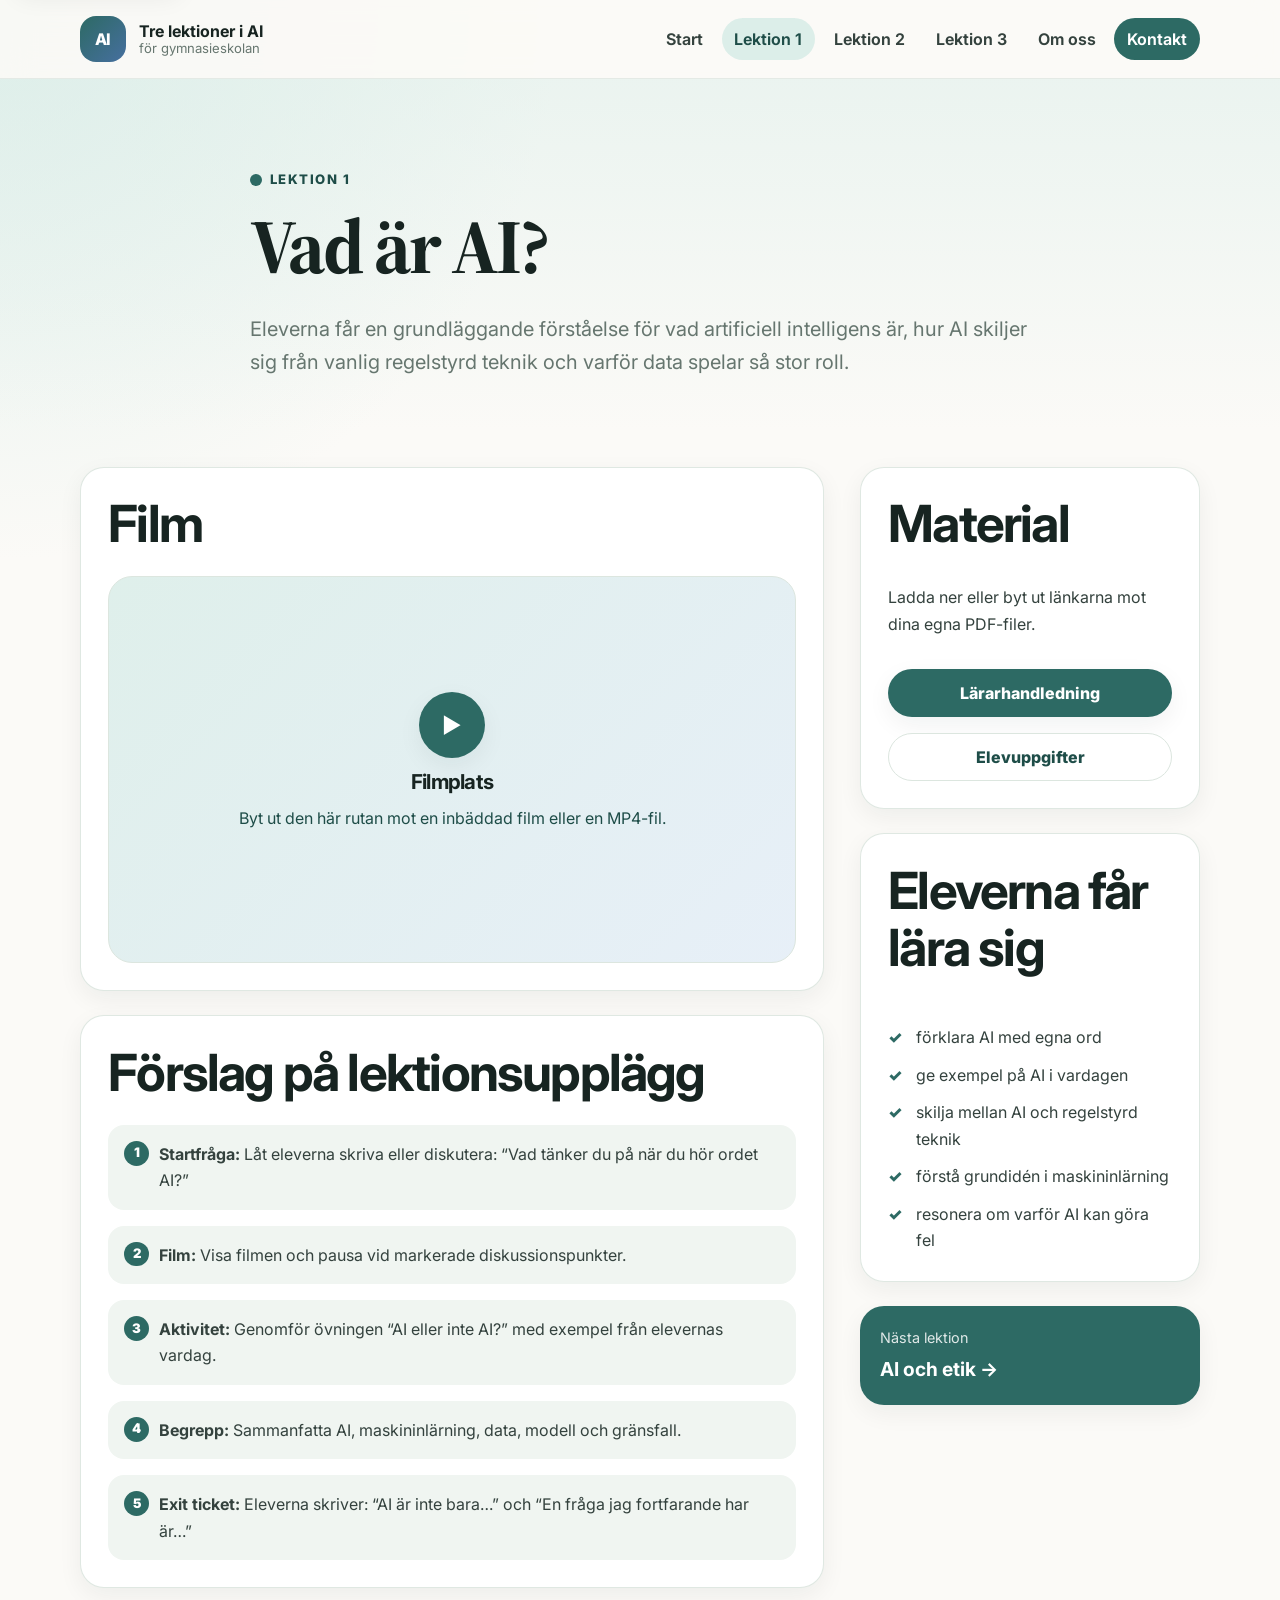
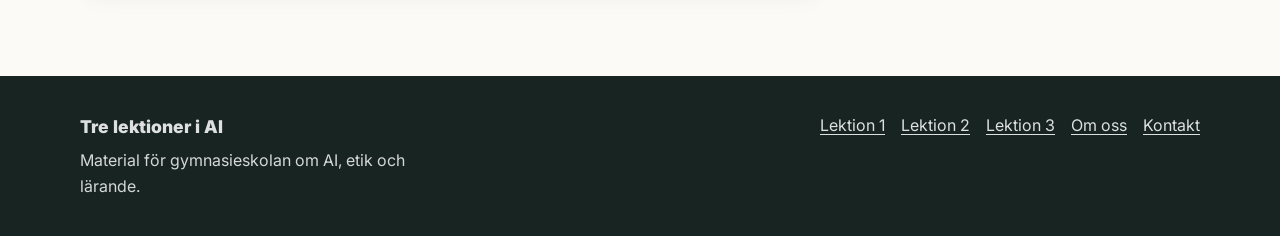
==== lektion-1.html @ 678b0f45 "Första commit" ====
<!doctype html>
<html lang="sv">
<head>
  <meta charset="utf-8">
  <meta name="viewport" content="width=device-width, initial-scale=1">
  <title>Lektion 1: Vad är AI? | Tre lektioner i AI</title>
  <meta name="description" content="Lektion 1 i Tre lektioner i AI handlar om vad AI är, vad som inte är AI och hur maskininlärning kan förklaras för gymnasieelever.">

  <link rel="preconnect" href="https://fonts.googleapis.com">
  <link rel="preconnect" href="https://fonts.gstatic.com" crossorigin>
  <link href="https://fonts.googleapis.com/css2?family=Inter:wght@400;500;600;700;800&family=Source+Serif+4:wght@600;700&display=swap" rel="stylesheet">

  <link rel="stylesheet" href="style.css">
  <script src="script.js" defer></script>
</head>

<body>
  <a class="skip-link" href="#main">Hoppa till innehåll</a>

  <header class="site-header">
    <nav class="navbar container" aria-label="Huvudnavigation">
      <a class="brand" href="index.html" aria-label="Tre lektioner i AI, startsida">
        <span class="brand-mark" aria-hidden="true">AI</span>
        <span class="brand-text">
          <strong>Tre lektioner i AI</strong>
          <small>för gymnasieskolan</small>
        </span>
      </a>

      <button class="nav-toggle" type="button" aria-expanded="false" aria-controls="primary-menu">
        <span class="sr-only">Öppna meny</span>
        <span class="hamburger" aria-hidden="true"></span>
      </button>

      <ul class="nav-menu" id="primary-menu">
        <li><a href="index.html">Start</a></li>
        <li><a href="lektion-1.html" aria-current="page">Lektion 1</a></li>
        <li><a href="lektion-2.html">Lektion 2</a></li>
        <li><a href="lektion-3.html">Lektion 3</a></li>
        <li><a href="om-oss.html">Om oss</a></li>
        <li><a class="nav-cta" href="index.html#kontakt">Kontakt</a></li>
      </ul>
    </nav>
  </header>

  <main id="main">
    <section class="page-hero">
      <div class="container narrow fade-in">
        <p class="eyebrow">Lektion 1</p>
        <h1>Vad är AI?</h1>
        <p class="lead">
          Eleverna får en grundläggande förståelse för vad artificiell intelligens är, hur AI skiljer sig från vanlig regelstyrd teknik
          och varför data spelar så stor roll.
        </p>
      </div>
    </section>

    <section class="section pt-small">
      <div class="container lesson-layout">
        <div class="lesson-main">
          <article class="content-card fade-in">
            <h2>Film</h2>

            <!--
              Lägg in film här.

              Alternativ 1: YouTube/Vimeo:
              <div class="video-frame">
                <iframe src="https://www.youtube-nocookie.com/embed/VIDEO_ID"
                        title="Lektion 1: Vad är AI?"
                        allowfullscreen></iframe>
              </div>

              Alternativ 2: egen MP4-fil:
              <div class="video-frame">
                <video controls preload="metadata">
                  <source src="videos/lektion-1.mp4" type="video/mp4">
                  Din webbläsare kan inte spela upp videon.
                </video>
              </div>
            -->

            <div class="video-placeholder" role="img" aria-label="Plats för film till lektion 1">
              <div>
                <span class="play-symbol" aria-hidden="true">▶</span>
                <h3>Filmplats</h3>
                <p>Byt ut den här rutan mot en inbäddad film eller en MP4-fil.</p>
              </div>
            </div>
          </article>

          <article class="content-card fade-in">
            <h2>Förslag på lektionsupplägg</h2>
            <ol class="timeline">
              <li>
                <strong>Startfråga:</strong>
                Låt eleverna skriva eller diskutera: “Vad tänker du på när du hör ordet AI?”
              </li>
              <li>
                <strong>Film:</strong>
                Visa filmen och pausa vid markerade diskussionspunkter.
              </li>
              <li>
                <strong>Aktivitet:</strong>
                Genomför övningen “AI eller inte AI?” med exempel från elevernas vardag.
              </li>
              <li>
                <strong>Begrepp:</strong>
                Sammanfatta AI, maskininlärning, data, modell och gränsfall.
              </li>
              <li>
                <strong>Exit ticket:</strong>
                Eleverna skriver: “AI är inte bara…” och “En fråga jag fortfarande har är…”
              </li>
            </ol>
          </article>
        </div>

        <aside class="lesson-side">
          <div class="download-card fade-in">
            <h2>Material</h2>
            <p>Ladda ner eller byt ut länkarna mot dina egna PDF-filer.</p>
            <a class="button button-primary full-width" href="downloads/lektion-1-lararhandledning.pdf">Lärarhandledning</a>
            <a class="button button-secondary full-width" href="downloads/lektion-1-elevuppgifter.pdf">Elevuppgifter</a>
          </div>

          <div class="side-card fade-in">
            <h2>Eleverna får lära sig</h2>
            <ul class="check-list">
              <li>förklara AI med egna ord</li>
              <li>ge exempel på AI i vardagen</li>
              <li>skilja mellan AI och regelstyrd teknik</li>
              <li>förstå grundidén i maskininlärning</li>
              <li>resonera om varför AI kan göra fel</li>
            </ul>
          </div>

          <a class="next-card fade-in" href="lektion-2.html">
            <span>Nästa lektion</span>
            <strong>AI och etik →</strong>
          </a>
        </aside>
      </div>
    </section>
  </main>

  <footer class="site-footer">
    <div class="container footer-inner">
      <div>
        <a class="footer-brand" href="index.html">Tre lektioner i AI</a>
        <p>Material för gymnasieskolan om AI, etik och lärande.</p>
      </div>

      <nav aria-label="Sidfot">
        <a href="lektion-1.html">Lektion 1</a>
        <a href="lektion-2.html">Lektion 2</a>
        <a href="lektion-3.html">Lektion 3</a>
        <a href="om-oss.html">Om oss</a>
        <a href="index.html#kontakt">Kontakt</a>
      </nav>
    </div>
  </footer>
</body>
</html>
---- style.css ----
/* =========================================================
   Tre lektioner i AI
   Enkel statisk webbplats: HTML + CSS + JavaScript
   Redigera gärna variablerna nedan för att byta färger,
   typsnitt, maxbredd och rundning.
   ========================================================= */

:root {
  --color-bg: #fbfaf7;
  --color-surface: #ffffff;
  --color-soft: #f0f5f1;
  --color-soft-blue: #eef5fb;
  --color-ink: #172421;
  --color-text: #34423e;
  --color-muted: #66766f;
  --color-border: #dce6df;

  --color-primary: #2d6a64;
  --color-primary-dark: #1e4d48;
  --color-primary-soft: #dceee9;

  --color-accent: #466f9f;
  --color-accent-soft: #e5eef7;

  --color-warm: #f4eadb;
  --color-warning-soft: #fff3dc;
  --color-warning: #9a5b1f;

  --color-focus: #1a73e8;
  --color-error: #b42318;
  --color-success: #227950;

  --font-sans: "Inter", system-ui, -apple-system, BlinkMacSystemFont, "Segoe UI", sans-serif;
  --font-serif: "Source Serif 4", Georgia, serif;

  --container: 1120px;
  --container-narrow: 780px;

  --space-xs: 0.4rem;
  --space-sm: 0.75rem;
  --space-md: 1rem;
  --space-lg: 1.5rem;
  --space-xl: 2.25rem;
  --space-2xl: 3.5rem;
  --space-3xl: 5.5rem;

  --radius-sm: 0.65rem;
  --radius-md: 1rem;
  --radius-lg: 1.5rem;
  --radius-xl: 2rem;

  --shadow-sm: 0 8px 24px rgba(23, 36, 33, 0.06);
  --shadow-md: 0 18px 55px rgba(23, 36, 33, 0.11);

  --transition: 180ms ease;
}

/* Grundinställningar */

*,
*::before,
*::after {
  box-sizing: border-box;
}

html {
  scroll-behavior: smooth;
  scroll-padding-top: 90px;
}

body {
  margin: 0;
  font-family: var(--font-sans);
  color: var(--color-text);
  background:
    radial-gradient(circle at top left, rgba(220, 238, 233, 0.9), transparent 35rem),
    var(--color-bg);
  line-height: 1.65;
  text-rendering: optimizeLegibility;
}

img,
svg,
video,
iframe {
  max-width: 100%;
}

img {
  display: block;
  height: auto;
}

a {
  color: var(--color-primary);
  text-decoration-thickness: 0.09em;
  text-underline-offset: 0.2em;
}

a:hover {
  color: var(--color-primary-dark);
}

button,
input,
textarea,
select {
  font: inherit;
}

::selection {
  background: var(--color-primary-soft);
  color: var(--color-ink);
}

:focus-visible {
  outline: 3px solid var(--color-focus);
  outline-offset: 3px;
}

.sr-only {
  position: absolute;
  width: 1px;
  height: 1px;
  overflow: hidden;
  clip-path: inset(50%);
  white-space: nowrap;
}

.skip-link {
  position: absolute;
  left: 1rem;
  top: 1rem;
  z-index: 999;
  padding: 0.75rem 1rem;
  color: var(--color-ink);
  background: var(--color-surface);
  border-radius: var(--radius-sm);
  box-shadow: var(--shadow-sm);
  transform: translateY(-150%);
  transition: transform var(--transition);
}

.skip-link:focus {
  transform: translateY(0);
}

/* Layout */

.container {
  width: min(var(--container), calc(100% - 2rem));
  margin-inline: auto;
}

.narrow {
  width: min(var(--container-narrow), calc(100% - 2rem));
}

.section {
  padding: clamp(3.5rem, 7vw, var(--space-3xl)) 0;
}

.pt-small {
  padding-top: var(--space-xl);
}

.two-column {
  display: grid;
  grid-template-columns: 0.9fr 1.25fr;
  gap: clamp(2rem, 5vw, 5rem);
  align-items: start;
}

.prose {
  max-width: 68ch;
}

.prose p:first-child {
  margin-top: 0;
}

.prose p:last-child {
  margin-bottom: 0;
}

.section-header {
  max-width: 760px;
  margin: 0 auto var(--space-xl);
  text-align: center;
}

.section-header p {
  margin-inline: auto;
}

/* Typografi */

h1,
h2,
h3 {
  color: var(--color-ink);
  line-height: 1.12;
  letter-spacing: -0.035em;
}

h1 {
  margin: 0 0 var(--space-lg);
  font-family: var(--font-serif);
  font-size: clamp(3rem, 8vw, 6.7rem);
}

h2 {
  margin: 0 0 var(--space-md);
  font-size: clamp(2rem, 4vw, 3.2rem);
}

h3 {
  margin: 0 0 0.65rem;
  font-size: 1.28rem;
}

p {
  margin: 0 0 var(--space-md);
}

.lead,
.hero-text,
.section-header p {
  font-size: clamp(1.08rem, 1.6vw, 1.25rem);
  color: var(--color-muted);
}

.eyebrow {
  display: inline-flex;
  align-items: center;
  gap: 0.5rem;
  margin: 0 0 var(--space-sm);
  color: var(--color-primary-dark);
  font-size: 0.82rem;
  font-weight: 800;
  letter-spacing: 0.11em;
  text-transform: uppercase;
}

.eyebrow::before {
  content: "";
  width: 0.75rem;
  height: 0.75rem;
  border-radius: 999px;
  background: var(--color-primary);
}

.muted {
  color: var(--color-muted);
}

.optional {
  color: var(--color-muted);
  font-weight: 400;
}

/* Header och navigation */

.site-header {
  position: sticky;
  top: 0;
  z-index: 100;
  background: rgba(251, 250, 247, 0.9);
  border-bottom: 1px solid rgba(220, 230, 223, 0.75);
  backdrop-filter: blur(16px);
}

.navbar {
  display: flex;
  align-items: center;
  justify-content: space-between;
  min-height: 78px;
  gap: var(--space-lg);
}

.brand {
  display: inline-flex;
  align-items: center;
  gap: 0.8rem;
  color: var(--color-ink);
  text-decoration: none;
}

.brand:hover {
  color: var(--color-ink);
}

.brand-mark {
  display: grid;
  place-items: center;
  width: 46px;
  height: 46px;
  color: var(--color-surface);
  background: linear-gradient(135deg, var(--color-primary), var(--color-accent));
  border-radius: 1rem;
  font-weight: 800;
  letter-spacing: -0.05em;
}

.brand-text {
  display: grid;
  line-height: 1.15;
}

.brand-text strong {
  font-size: 1rem;
}

.brand-text small {
  color: var(--color-muted);
  font-size: 0.82rem;
}

.nav-menu {
  display: flex;
  align-items: center;
  gap: 0.35rem;
  margin: 0;
  padding: 0;
  list-style: none;
}

.nav-menu a {
  display: inline-flex;
  align-items: center;
  min-height: 42px;
  padding: 0.4rem 0.8rem;
  color: var(--color-text);
  font-weight: 650;
  text-decoration: none;
  border-radius: 999px;
}

.nav-menu a:hover,
.nav-menu a[aria-current="page"] {
  color: var(--color-primary-dark);
  background: var(--color-primary-soft);
}

.nav-menu .nav-cta {
  color: var(--color-surface);
  background: var(--color-primary);
}

.nav-menu .nav-cta:hover {
  color: var(--color-surface);
  background: var(--color-primary-dark);
}

.nav-toggle {
  display: none;
  width: 46px;
  height: 46px;
  align-items: center;
  justify-content: center;
  color: var(--color-ink);
  background: var(--color-surface);
  border: 1px solid var(--color-border);
  border-radius: 999px;
  cursor: pointer;
}

.hamburger,
.hamburger::before,
.hamburger::after {
  display: block;
  width: 20px;
  height: 2px;
  background: currentColor;
  border-radius: 999px;
  transition: transform var(--transition), opacity var(--transition);
}

.hamburger {
  position: relative;
}

.hamburger::before,
.hamburger::after {
  content: "";
  position: absolute;
  left: 0;
}

.hamburger::before {
  top: -6px;
}

.hamburger::after {
  top: 6px;
}

.nav-toggle[aria-expanded="true"] .hamburger {
  background: transparent;
}

.nav-toggle[aria-expanded="true"] .hamburger::before {
  transform: translateY(6px) rotate(45deg);
}

.nav-toggle[aria-expanded="true"] .hamburger::after {
  transform: translateY(-6px) rotate(-45deg);
}

/* Knappar och länkar */

.button-row {
  display: flex;
  flex-wrap: wrap;
  gap: var(--space-md);
  margin-top: var(--space-xl);
}

.button {
  display: inline-flex;
  align-items: center;
  justify-content: center;
  min-height: 48px;
  padding: 0.78rem 1.1rem;
  border: 1px solid transparent;
  border-radius: 999px;
  font-weight: 800;
  line-height: 1.2;
  text-decoration: none;
  cursor: pointer;
  transition:
    transform var(--transition),
    box-shadow var(--transition),
    background-color var(--transition),
    border-color var(--transition);
}

.button:hover {
  transform: translateY(-1px);
}

.button-primary {
  color: var(--color-surface);
  background: var(--color-primary);
  box-shadow: var(--shadow-sm);
}

.button-primary:hover {
  color: var(--color-surface);
  background: var(--color-primary-dark);
  box-shadow: var(--shadow-md);
}

.button-secondary {
  color: var(--color-primary-dark);
  background: var(--color-surface);
  border-color: var(--color-border);
}

.button-secondary:hover {
  background: var(--color-primary-soft);
  border-color: var(--color-primary-soft);
}

.button-light {
  color: var(--color-primary-dark);
  background: var(--color-surface);
}

.button-light:hover {
  color: var(--color-primary-dark);
  background: var(--color-warm);
}

.full-width {
  width: 100%;
}

.text-link {
  display: inline-flex;
  align-items: center;
  gap: 0.4rem;
  margin-top: auto;
  font-weight: 800;
  text-decoration: none;
}

.text-link::after {
  content: "→";
  transition: transform var(--transition);
}

.text-link:hover::after {
  transform: translateX(3px);
}

/* Hero */

.hero {
  padding: clamp(4.5rem, 9vw, 8rem) 0 clamp(3.5rem, 7vw, 6rem);
}

.hero-inner {
  display: grid;
  grid-template-columns: minmax(0, 1.12fr) minmax(320px, 0.88fr);
  gap: clamp(2rem, 6vw, 5rem);
  align-items: center;
}

.hero-content {
  max-width: 780px;
}

.hero-card {
  padding: clamp(1.4rem, 3vw, 2rem);
  background:
    linear-gradient(160deg, rgba(255, 255, 255, 0.92), rgba(240, 245, 241, 0.92)),
    var(--color-surface);
  border: 1px solid rgba(220, 230, 223, 0.85);
  border-radius: var(--radius-xl);
  box-shadow: var(--shadow-md);
}

.hero-card h2 {
  font-size: clamp(1.7rem, 3vw, 2.2rem);
}

.hero-card-top {
  display: flex;
  flex-wrap: wrap;
  gap: 0.5rem;
  margin-bottom: var(--space-lg);
}

.pill {
  display: inline-flex;
  align-items: center;
  min-height: 32px;
  padding: 0.35rem 0.7rem;
  color: var(--color-primary-dark);
  background: var(--color-primary-soft);
  border-radius: 999px;
  font-size: 0.84rem;
  font-weight: 800;
}

/* Kort och sektioner */

.soft-section {
  background:
    linear-gradient(180deg, rgba(240, 245, 241, 0.82), rgba(229, 238, 247, 0.44));
  border-block: 1px solid rgba(220, 230, 223, 0.75);
}

.feature-grid,
.lesson-card-grid,
.profile-grid {
  display: grid;
  gap: var(--space-lg);
}

.feature-grid {
  grid-template-columns: repeat(4, 1fr);
}

.lesson-card-grid {
  grid-template-columns: repeat(3, 1fr);
}

.feature-card,
.lesson-card,
.content-card,
.side-card,
.download-card,
.profile-card,
.topic-card,
.compare-card {
  background: var(--color-surface);
  border: 1px solid rgba(220, 230, 223, 0.9);
  border-radius: var(--radius-lg);
  box-shadow: var(--shadow-sm);
}

.feature-card,
.lesson-card,
.content-card,
.side-card,
.download-card,
.topic-card,
.compare-card {
  padding: clamp(1.25rem, 2.2vw, 1.7rem);
}

.feature-card,
.lesson-card {
  display: flex;
  flex-direction: column;
  min-height: 250px;
  transition: transform var(--transition), box-shadow var(--transition), border-color var(--transition);
}

.feature-card:hover,
.lesson-card:hover {
  transform: translateY(-4px);
  border-color: var(--color-primary-soft);
  box-shadow: var(--shadow-md);
}

.feature-number,
.lesson-card-label {
  display: inline-flex;
  width: fit-content;
  margin-bottom: var(--space-md);
  padding: 0.25rem 0.65rem;
  color: var(--color-primary-dark);
  background: var(--color-primary-soft);
  border-radius: 999px;
  font-size: 0.78rem;
  font-weight: 800;
  letter-spacing: 0.06em;
  text-transform: uppercase;
}

.band-section {
  background: var(--color-primary);
  color: rgba(255, 255, 255, 0.9);
}

.band-section h2,
.band-section .eyebrow {
  color: var(--color-surface);
}

.band-section .eyebrow::before {
  background: var(--color-surface);
}

.band-inner,
.cta-panel {
  display: flex;
  align-items: center;
  justify-content: space-between;
  gap: var(--space-xl);
  padding: clamp(1.5rem, 4vw, 2.5rem);
  border-radius: var(--radius-xl);
}

.band-inner {
  background: rgba(255, 255, 255, 0.08);
}

.cta-panel {
  background: var(--color-surface);
  border: 1px solid var(--color-border);
  box-shadow: var(--shadow-sm);
}

.cta-panel > div {
  max-width: 760px;
}

.support-list {
  display: grid;
  gap: 0.7rem;
  min-width: min(100%, 330px);
  margin: 0;
  padding: 0;
  list-style: none;
}

.support-list li {
  padding: 0.8rem 1rem;
  background: var(--color-soft-blue);
  border-radius: var(--radius-md);
  color: var(--color-accent);
  font-weight: 750;
}

.check-list {
  display: grid;
  gap: 0.7rem;
  margin: var(--space-md) 0 0;
  padding: 0;
  list-style: none;
}

.check-list li {
  position: relative;
  padding-left: 1.75rem;
}

.check-list li::before {
  content: "✓";
  position: absolute;
  left: 0;
  top: 0;
  color: var(--color-primary);
  font-weight: 900;
}

/* Lektioner */

.page-hero {
  padding: clamp(3.5rem, 7vw, 5.5rem) 0 var(--space-xl);
  background:
    linear-gradient(180deg, rgba(220, 238, 233, 0.52), rgba(251, 250, 247, 0));
}

.page-hero h1 {
  font-size: clamp(2.8rem, 6vw, 5.2rem);
}

.lesson-layout {
  display: grid;
  grid-template-columns: minmax(0, 1fr) 340px;
  gap: var(--space-xl);
  align-items: start;
}

.lesson-main {
  display: grid;
  gap: var(--space-lg);
}

.lesson-side {
  position: sticky;
  top: 105px;
  display: grid;
  gap: var(--space-lg);
}

.download-card,
.side-card {
  display: grid;
  gap: var(--space-md);
}

.video-placeholder,
.video-frame {
  overflow: hidden;
  width: 100%;
  aspect-ratio: 16 / 9;
  border-radius: var(--radius-lg);
  border: 1px solid var(--color-border);
}

.video-placeholder {
  display: grid;
  place-items: center;
  margin-top: var(--space-lg);
  padding: var(--space-lg);
  text-align: center;
  color: var(--color-primary-dark);
  background:
    linear-gradient(135deg, rgba(220, 238, 233, 0.92), rgba(229, 238, 247, 0.92));
}

.video-placeholder h3 {
  margin-top: 0.8rem;
}

.play-symbol {
  display: inline-grid;
  place-items: center;
  width: 66px;
  height: 66px;
  color: var(--color-surface);
  background: var(--color-primary);
  border-radius: 999px;
  font-size: 1.35rem;
  box-shadow: var(--shadow-sm);
}

.video-frame iframe,
.video-frame video {
  display: block;
  width: 100%;
  height: 100%;
  border: 0;
  background: #000;
}

.timeline {
  display: grid;
  gap: var(--space-md);
  margin: var(--space-lg) 0 0;
  padding: 0;
  list-style: none;
  counter-reset: steps;
}

.timeline li {
  position: relative;
  padding: 1rem 1rem 1rem 3.2rem;
  background: var(--color-soft);
  border-radius: var(--radius-md);
  counter-increment: steps;
}

.timeline li::before {
  content: counter(steps);
  position: absolute;
  left: 1rem;
  top: 1rem;
  display: grid;
  place-items: center;
  width: 1.55rem;
  height: 1.55rem;
  color: var(--color-surface);
  background: var(--color-primary);
  border-radius: 999px;
  font-size: 0.82rem;
  font-weight: 900;
}

.topic-grid {
  display: grid;
  grid-template-columns: repeat(2, 1fr);
  gap: var(--space-md);
  margin-top: var(--space-lg);
}

.topic-card {
  background: var(--color-soft-blue);
  box-shadow: none;
}

.compare-grid {
  display: grid;
  grid-template-columns: repeat(2, 1fr);
  gap: var(--space-md);
  margin-top: var(--space-lg);
}

.compare-card.good {
  background: var(--color-primary-soft);
}

.compare-card.caution {
  background: var(--color-warning-soft);
}

.compare-card ul {
  margin-bottom: 0;
  padding-left: 1.25rem;
}

.next-card {
  display: grid;
  gap: 0.25rem;
  padding: 1.25rem;
  color: var(--color-surface);
  background: var(--color-primary);
  border-radius: var(--radius-lg);
  text-decoration: none;
  box-shadow: var(--shadow-sm);
  transition: transform var(--transition), box-shadow var(--transition), background var(--transition);
}

.next-card:hover {
  color: var(--color-surface);
  background: var(--color-primary-dark);
  transform: translateY(-2px);
  box-shadow: var(--shadow-md);
}

.next-card span {
  font-size: 0.9rem;
  opacity: 0.85;
}

.next-card strong {
  font-size: 1.2rem;
}

.next-card.subtle {
  color: var(--color-primary-dark);
  background: var(--color-surface);
  border: 1px solid var(--color-border);
}

.next-card.subtle:hover {
  color: var(--color-primary-dark);
  background: var(--color-primary-soft);
}

/* Om oss */

.profile-grid {
  grid-template-columns: repeat(2, 1fr);
}

.profile-card {
  display: grid;
  grid-template-columns: 130px 1fr;
  gap: var(--space-lg);
  padding: var(--space-lg);
}

.profile-placeholder,
.profile-photo {
  width: 130px;
  height: 130px;
  border-radius: 50%;
}

.profile-placeholder {
  display: grid;
  place-items: center;
  color: var(--color-primary-dark);
  text-align: center;
  background:
    linear-gradient(135deg, var(--color-primary-soft), var(--color-accent-soft));
  border: 1px dashed var(--color-primary);
  font-weight: 800;
}

.profile-photo {
  object-fit: cover;
}

.profile-role {
  margin-top: -0.2rem;
  color: var(--color-primary-dark);
  font-weight: 800;
}

/* Kontaktformulär */

.contact-layout {
  display: grid;
  grid-template-columns: minmax(0, 0.85fr) minmax(360px, 1.15fr);
  gap: clamp(2rem, 5vw, 4rem);
  align-items: start;
}

.contact-intro {
  position: sticky;
  top: 105px;
}

.contact-form {
  display: grid;
  gap: var(--space-md);
  padding: clamp(1.25rem, 3vw, 2rem);
  background: var(--color-surface);
  border: 1px solid var(--color-border);
  border-radius: var(--radius-xl);
  box-shadow: var(--shadow-md);
}

.form-grid {
  display: grid;
  grid-template-columns: 1fr 1fr;
  gap: var(--space-md);
}

.form-field {
  display: grid;
  gap: 0.35rem;
}

.form-field label {
  color: var(--color-ink);
  font-weight: 750;
}

input,
textarea,
select {
  width: 100%;
  color: var(--color-ink);
  background: #fff;
  border: 1px solid #cfdcd4;
  border-radius: var(--radius-sm);
  padding: 0.85rem 0.9rem;
  transition: border-color var(--transition), box-shadow var(--transition);
}

textarea {
  resize: vertical;
  min-height: 140px;
}

input:focus,
textarea:focus,
select:focus {
  border-color: var(--color-primary);
  outline: none;
  box-shadow: 0 0 0 4px rgba(45, 106, 100, 0.14);
}

input[aria-invalid="true"],
textarea[aria-invalid="true"],
select[aria-invalid="true"] {
  border-color: var(--color-error);
}

.error-message {
  min-height: 1.2rem;
  margin: 0;
  color: var(--color-error);
  font-size: 0.9rem;
}

.form-status {
  margin: 0;
  font-weight: 750;
}

.form-status.success {
  color: var(--color-success);
}

.form-status.error {
  color: var(--color-error);
}

.honeypot {
  position: absolute;
  left: -9999px;
  visibility: hidden;
}

/* Footer */

.site-footer {
  padding: var(--space-xl) 0;
  color: rgba(255, 255, 255, 0.82);
  background: var(--color-ink);
}

.footer-inner {
  display: flex;
  align-items: flex-start;
  justify-content: space-between;
  gap: var(--space-xl);
}

.footer-brand {
  display: inline-flex;
  margin-bottom: 0.35rem;
  color: var(--color-surface);
  font-size: 1.1rem;
  font-weight: 850;
  text-decoration: none;
}

.footer-brand:hover {
  color: var(--color-surface);
}

.site-footer p {
  margin: 0;
  max-width: 38ch;
}

.site-footer nav {
  display: flex;
  flex-wrap: wrap;
  justify-content: flex-end;
  gap: 0.5rem 1rem;
}

.site-footer a {
  color: rgba(255, 255, 255, 0.86);
}

.site-footer a:hover {
  color: #ffffff;
}

/* Fade-in. Elementen är synliga utan JavaScript. */

.js .fade-in {
  opacity: 0;
  transform: translateY(18px);
  transition:
    opacity 650ms ease,
    transform 650ms ease;
}

.js .fade-in.is-visible {
  opacity: 1;
  transform: translateY(0);
}

/* Responsivitet */

@media (max-width: 980px) {
  .hero-inner,
  .two-column,
  .lesson-layout,
  .contact-layout {
    grid-template-columns: 1fr;
  }

  .lesson-side,
  .contact-intro {
    position: static;
  }

  .feature-grid {
    grid-template-columns: repeat(2, 1fr);
  }

  .lesson-card-grid,
  .profile-grid {
    grid-template-columns: 1fr;
  }

  .band-inner,
  .cta-panel {
    align-items: flex-start;
    flex-direction: column;
  }
}

@media (max-width: 820px) {
  .navbar {
    min-height: 70px;
  }

  .nav-toggle {
    display: inline-flex;
  }

  .nav-menu {
    position: absolute;
    top: calc(100% + 0.5rem);
    left: 1rem;
    right: 1rem;
    display: none;
    flex-direction: column;
    align-items: stretch;
    gap: 0.25rem;
    padding: 0.8rem;
    background: var(--color-surface);
    border: 1px solid var(--color-border);
    border-radius: var(--radius-lg);
    box-shadow: var(--shadow-md);
  }

  .nav-menu.is-open {
    display: flex;
  }

  .nav-menu a {
    justify-content: flex-start;
    border-radius: var(--radius-md);
  }

  .brand-text small {
    display: none;
  }
}

@media (max-width: 680px) {
  .container {
    width: min(100% - 1.25rem, var(--container));
  }

  h1 {
    font-size: clamp(2.7rem, 16vw, 4.1rem);
  }

  .hero {
    padding-top: 3.5rem;
  }

  .feature-grid,
  .topic-grid,
  .compare-grid,
  .form-grid {
    grid-template-columns: 1fr;
  }

  .profile-card {
    grid-template-columns: 1fr;
  }

  .profile-placeholder,
  .profile-photo {
    width: 112px;
    height: 112px;
  }

  .footer-inner {
    flex-direction: column;
  }

  .site-footer nav {
    justify-content: flex-start;
  }

  .button-row,
  .button {
    width: 100%;
  }
}

/* Respektera användare som har minskad rörelse aktiverad. */

@media (prefers-reduced-motion: reduce) {
  html {
    scroll-behavior: auto;
  }

  *,
  *::before,
  *::after {
    transition-duration: 0.001ms !important;
    animation-duration: 0.001ms !important;
    animation-iteration-count: 1 !important;
  }

  .js .fade-in {
    opacity: 1;
    transform: none;
  }
}
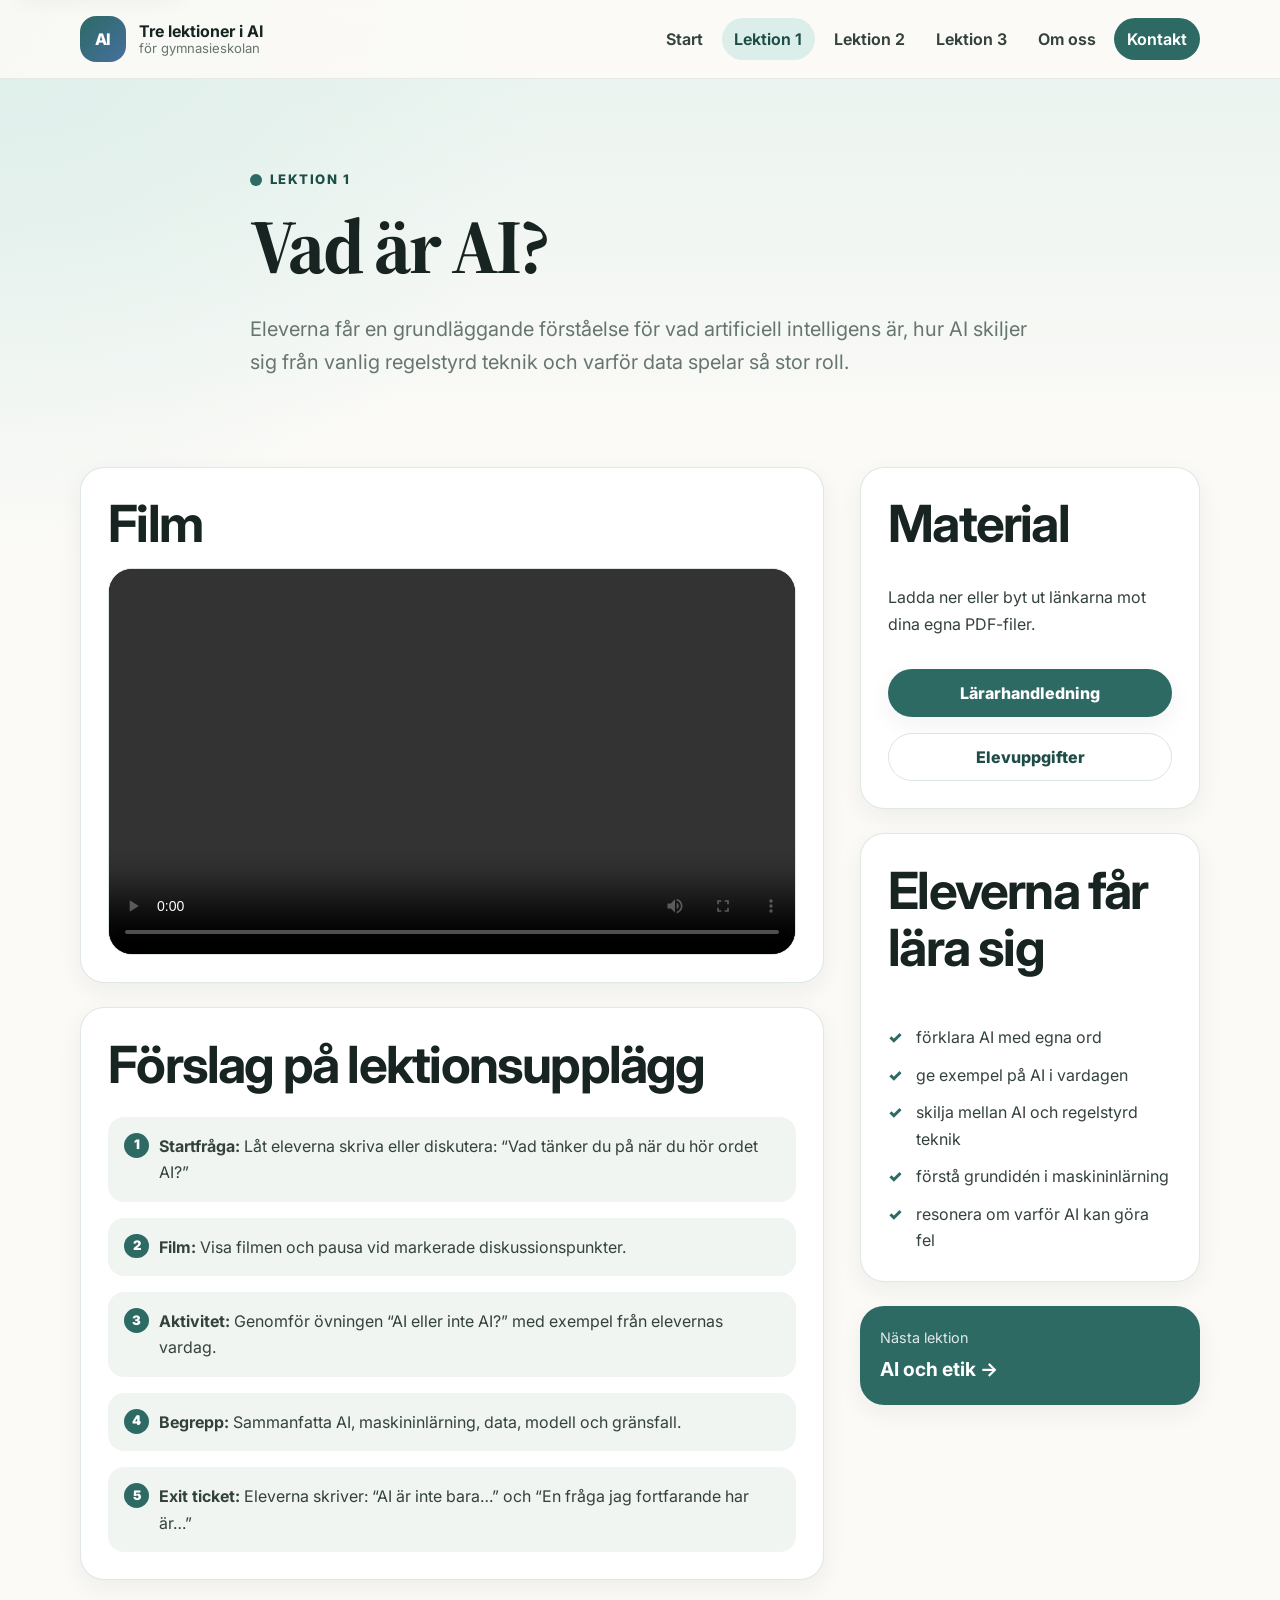
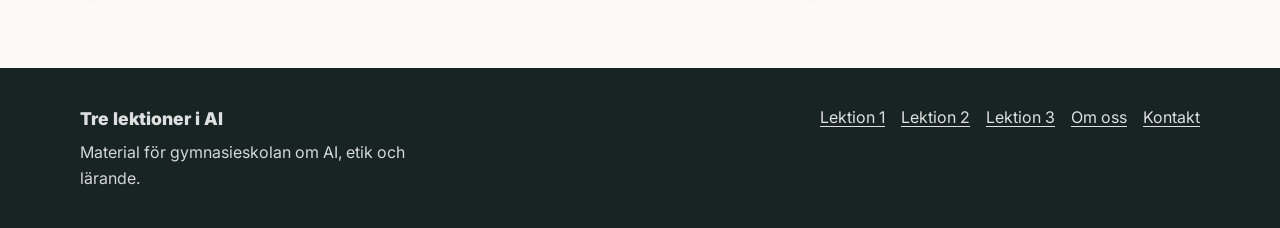
==== commit 5bf5b840: "bytte placeholdervideos" ====
--- a/lektion-1.html
+++ b/lektion-1.html
@@ -61,32 +61,20 @@
           <article class="content-card fade-in">
             <h2>Film</h2>
 
-            <!--
-              Lägg in film här.
-
-              Alternativ 1: YouTube/Vimeo:
-              <div class="video-frame">
-                <iframe src="https://www.youtube-nocookie.com/embed/VIDEO_ID"
-                        title="Lektion 1: Vad är AI?"
-                        allowfullscreen></iframe>
-              </div>
-
-              Alternativ 2: egen MP4-fil:
               <div class="video-frame">
                 <video controls preload="metadata">
                   <source src="videos/lektion-1.mp4" type="video/mp4">
                   Din webbläsare kan inte spela upp videon.
                 </video>
               </div>
-            -->
 
-            <div class="video-placeholder" role="img" aria-label="Plats för film till lektion 1">
+            <!-- <div class="video-placeholder" role="img" aria-label="Plats för film till lektion 1">
               <div>
                 <span class="play-symbol" aria-hidden="true">▶</span>
                 <h3>Filmplats</h3>
                 <p>Byt ut den här rutan mot en inbäddad film eller en MP4-fil.</p>
               </div>
-            </div>
+            </div> -->
           </article>
 
           <article class="content-card fade-in">
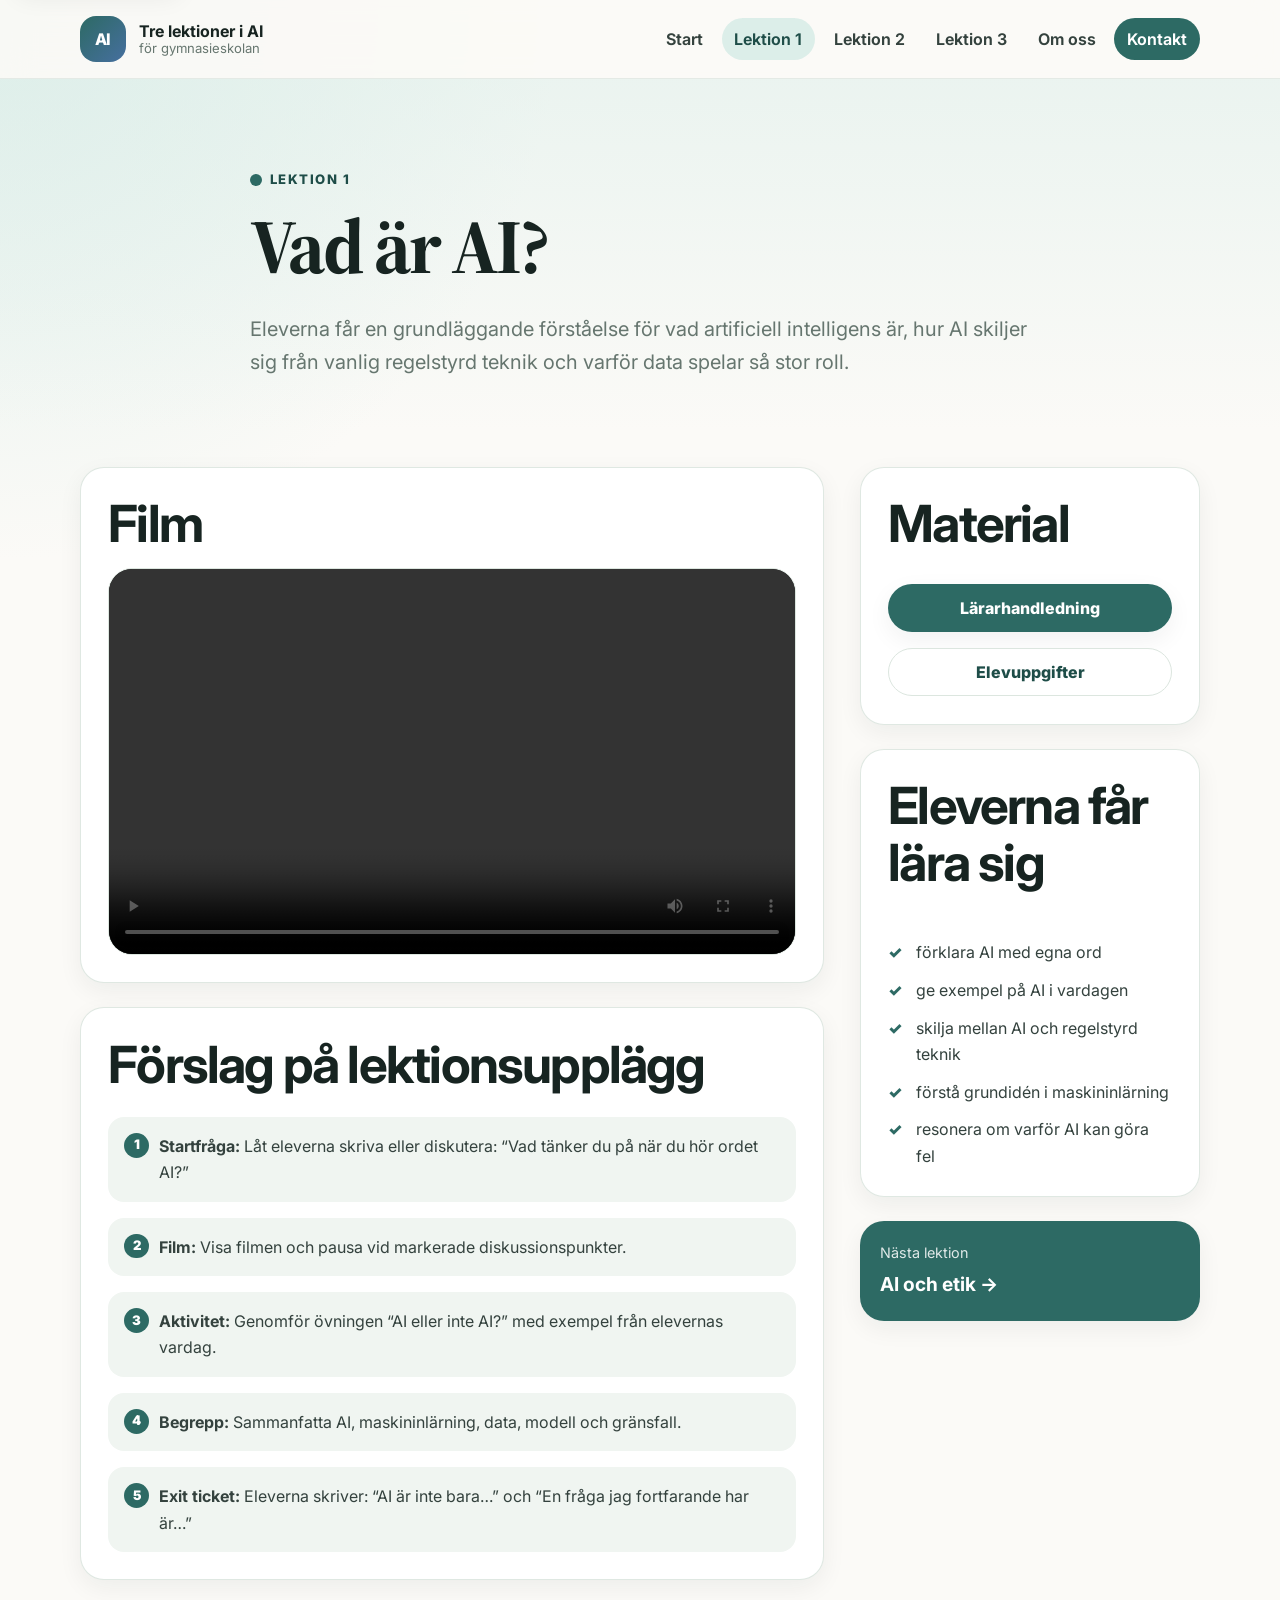
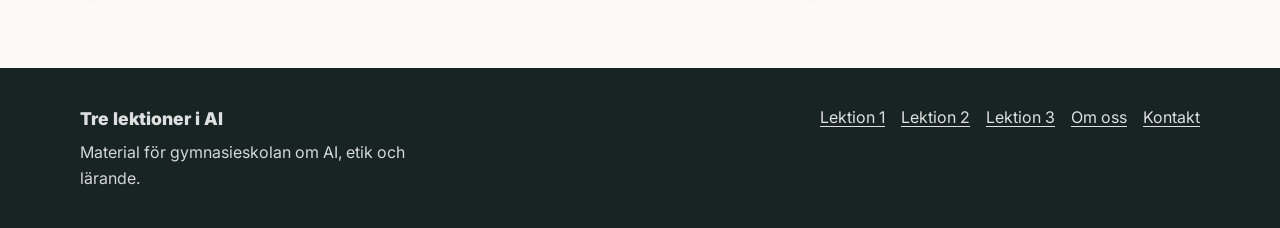
==== commit 8f7754b9: "städat och fixat profiler" ====
--- a/lektion-1.html
+++ b/lektion-1.html
@@ -1,152 +1,178 @@
 <!doctype html>
 <html lang="sv">
-<head>
-  <meta charset="utf-8">
-  <meta name="viewport" content="width=device-width, initial-scale=1">
-  <title>Lektion 1: Vad är AI? | Tre lektioner i AI</title>
-  <meta name="description" content="Lektion 1 i Tre lektioner i AI handlar om vad AI är, vad som inte är AI och hur maskininlärning kan förklaras för gymnasieelever.">
+  <head>
+    <meta charset="utf-8" />
+    <meta name="viewport" content="width=device-width, initial-scale=1" />
+    <title>Lektion 1: Vad är AI? | Tre lektioner i AI</title>
+    <meta
+      name="description"
+      content="Lektion 1 i Tre lektioner i AI handlar om vad AI är, vad som inte är AI och hur maskininlärning kan förklaras för gymnasieelever."
+    />
 
-  <link rel="preconnect" href="https://fonts.googleapis.com">
-  <link rel="preconnect" href="https://fonts.gstatic.com" crossorigin>
-  <link href="https://fonts.googleapis.com/css2?family=Inter:wght@400;500;600;700;800&family=Source+Serif+4:wght@600;700&display=swap" rel="stylesheet">
+    <link rel="preconnect" href="https://fonts.googleapis.com" />
+    <link rel="preconnect" href="https://fonts.gstatic.com" crossorigin />
+    <link
+      href="https://fonts.googleapis.com/css2?family=Inter:wght@400;500;600;700;800&family=Source+Serif+4:wght@600;700&display=swap"
+      rel="stylesheet"
+    />
 
-  <link rel="stylesheet" href="style.css">
-  <script src="script.js" defer></script>
-</head>
+    <link rel="stylesheet" href="style.css" />
+    <script src="script.js" defer></script>
+  </head>
 
-<body>
-  <a class="skip-link" href="#main">Hoppa till innehåll</a>
+  <body>
+    <a class="skip-link" href="#main">Hoppa till innehåll</a>
 
-  <header class="site-header">
-    <nav class="navbar container" aria-label="Huvudnavigation">
-      <a class="brand" href="index.html" aria-label="Tre lektioner i AI, startsida">
-        <span class="brand-mark" aria-hidden="true">AI</span>
-        <span class="brand-text">
-          <strong>Tre lektioner i AI</strong>
-          <small>för gymnasieskolan</small>
-        </span>
-      </a>
+    <header class="site-header">
+      <nav class="navbar container" aria-label="Huvudnavigation">
+        <a
+          class="brand"
+          href="index.html"
+          aria-label="Tre lektioner i AI, startsida"
+        >
+          <span class="brand-mark" aria-hidden="true">AI</span>
+          <span class="brand-text">
+            <strong>Tre lektioner i AI</strong>
+            <small>för gymnasieskolan</small>
+          </span>
+        </a>
 
-      <button class="nav-toggle" type="button" aria-expanded="false" aria-controls="primary-menu">
-        <span class="sr-only">Öppna meny</span>
-        <span class="hamburger" aria-hidden="true"></span>
-      </button>
+        <button
+          class="nav-toggle"
+          type="button"
+          aria-expanded="false"
+          aria-controls="primary-menu"
+        >
+          <span class="sr-only">Öppna meny</span>
+          <span class="hamburger" aria-hidden="true"></span>
+        </button>
 
-      <ul class="nav-menu" id="primary-menu">
-        <li><a href="index.html">Start</a></li>
-        <li><a href="lektion-1.html" aria-current="page">Lektion 1</a></li>
-        <li><a href="lektion-2.html">Lektion 2</a></li>
-        <li><a href="lektion-3.html">Lektion 3</a></li>
-        <li><a href="om-oss.html">Om oss</a></li>
-        <li><a class="nav-cta" href="index.html#kontakt">Kontakt</a></li>
-      </ul>
-    </nav>
-  </header>
+        <ul class="nav-menu" id="primary-menu">
+          <li><a href="index.html">Start</a></li>
+          <li><a href="lektion-1.html" aria-current="page">Lektion 1</a></li>
+          <li><a href="lektion-2.html">Lektion 2</a></li>
+          <li><a href="lektion-3.html">Lektion 3</a></li>
+          <li><a href="om-oss.html">Om oss</a></li>
+          <li><a class="nav-cta" href="index.html#kontakt">Kontakt</a></li>
+        </ul>
+      </nav>
+    </header>
 
-  <main id="main">
-    <section class="page-hero">
-      <div class="container narrow fade-in">
-        <p class="eyebrow">Lektion 1</p>
-        <h1>Vad är AI?</h1>
-        <p class="lead">
-          Eleverna får en grundläggande förståelse för vad artificiell intelligens är, hur AI skiljer sig från vanlig regelstyrd teknik
-          och varför data spelar så stor roll.
-        </p>
-      </div>
-    </section>
+    <main id="main">
+      <section class="page-hero">
+        <div class="container narrow fade-in">
+          <p class="eyebrow">Lektion 1</p>
+          <h1>Vad är AI?</h1>
+          <p class="lead">
+            Eleverna får en grundläggande förståelse för vad artificiell
+            intelligens är, hur AI skiljer sig från vanlig regelstyrd teknik och
+            varför data spelar så stor roll.
+          </p>
+        </div>
+      </section>
 
-    <section class="section pt-small">
-      <div class="container lesson-layout">
-        <div class="lesson-main">
-          <article class="content-card fade-in">
-            <h2>Film</h2>
+      <section class="section pt-small">
+        <div class="container lesson-layout">
+          <div class="lesson-main">
+            <article class="content-card fade-in">
+              <h2>Film</h2>
 
               <div class="video-frame">
                 <video controls preload="metadata">
-                  <source src="videos/lektion-1.mp4" type="video/mp4">
+                  <source src="videos/lektion-1.mp4" type="video/mp4" />
                   Din webbläsare kan inte spela upp videon.
                 </video>
               </div>
 
-            <!-- <div class="video-placeholder" role="img" aria-label="Plats för film till lektion 1">
+              <!-- <div class="video-placeholder" role="img" aria-label="Plats för film till lektion 1">
               <div>
                 <span class="play-symbol" aria-hidden="true">▶</span>
                 <h3>Filmplats</h3>
                 <p>Byt ut den här rutan mot en inbäddad film eller en MP4-fil.</p>
               </div>
             </div> -->
-          </article>
+            </article>
 
-          <article class="content-card fade-in">
-            <h2>Förslag på lektionsupplägg</h2>
-            <ol class="timeline">
-              <li>
-                <strong>Startfråga:</strong>
-                Låt eleverna skriva eller diskutera: “Vad tänker du på när du hör ordet AI?”
-              </li>
-              <li>
-                <strong>Film:</strong>
-                Visa filmen och pausa vid markerade diskussionspunkter.
-              </li>
-              <li>
-                <strong>Aktivitet:</strong>
-                Genomför övningen “AI eller inte AI?” med exempel från elevernas vardag.
-              </li>
-              <li>
-                <strong>Begrepp:</strong>
-                Sammanfatta AI, maskininlärning, data, modell och gränsfall.
-              </li>
-              <li>
-                <strong>Exit ticket:</strong>
-                Eleverna skriver: “AI är inte bara…” och “En fråga jag fortfarande har är…”
-              </li>
-            </ol>
-          </article>
+            <article class="content-card fade-in">
+              <h2>Förslag på lektionsupplägg</h2>
+              <ol class="timeline">
+                <li>
+                  <strong>Startfråga:</strong>
+                  Låt eleverna skriva eller diskutera: “Vad tänker du på när du
+                  hör ordet AI?”
+                </li>
+                <li>
+                  <strong>Film:</strong>
+                  Visa filmen och pausa vid markerade diskussionspunkter.
+                </li>
+                <li>
+                  <strong>Aktivitet:</strong>
+                  Genomför övningen “AI eller inte AI?” med exempel från
+                  elevernas vardag.
+                </li>
+                <li>
+                  <strong>Begrepp:</strong>
+                  Sammanfatta AI, maskininlärning, data, modell och gränsfall.
+                </li>
+                <li>
+                  <strong>Exit ticket:</strong>
+                  Eleverna skriver: “AI är inte bara…” och “En fråga jag
+                  fortfarande har är…”
+                </li>
+              </ol>
+            </article>
+          </div>
+
+          <aside class="lesson-side">
+            <div class="download-card fade-in">
+              <h2>Material</h2>
+              <a
+                class="button button-primary full-width"
+                href="downloads/lektion-1-lararhandledning.pdf"
+                >Lärarhandledning</a
+              >
+              <a
+                class="button button-secondary full-width"
+                href="downloads/lektion-1-elevuppgifter.pdf"
+                >Elevuppgifter</a
+              >
+            </div>
+
+            <div class="side-card fade-in">
+              <h2>Eleverna får lära sig</h2>
+              <ul class="check-list">
+                <li>förklara AI med egna ord</li>
+                <li>ge exempel på AI i vardagen</li>
+                <li>skilja mellan AI och regelstyrd teknik</li>
+                <li>förstå grundidén i maskininlärning</li>
+                <li>resonera om varför AI kan göra fel</li>
+              </ul>
+            </div>
+
+            <a class="next-card fade-in" href="lektion-2.html">
+              <span>Nästa lektion</span>
+              <strong>AI och etik →</strong>
+            </a>
+          </aside>
+        </div>
+      </section>
+    </main>
+
+    <footer class="site-footer">
+      <div class="container footer-inner">
+        <div>
+          <a class="footer-brand" href="index.html">Tre lektioner i AI</a>
+          <p>Material för gymnasieskolan om AI, etik och lärande.</p>
         </div>
 
-        <aside class="lesson-side">
-          <div class="download-card fade-in">
-            <h2>Material</h2>
-            <p>Ladda ner eller byt ut länkarna mot dina egna PDF-filer.</p>
-            <a class="button button-primary full-width" href="downloads/lektion-1-lararhandledning.pdf">Lärarhandledning</a>
-            <a class="button button-secondary full-width" href="downloads/lektion-1-elevuppgifter.pdf">Elevuppgifter</a>
-          </div>
-
-          <div class="side-card fade-in">
-            <h2>Eleverna får lära sig</h2>
-            <ul class="check-list">
-              <li>förklara AI med egna ord</li>
-              <li>ge exempel på AI i vardagen</li>
-              <li>skilja mellan AI och regelstyrd teknik</li>
-              <li>förstå grundidén i maskininlärning</li>
-              <li>resonera om varför AI kan göra fel</li>
-            </ul>
-          </div>
-
-          <a class="next-card fade-in" href="lektion-2.html">
-            <span>Nästa lektion</span>
-            <strong>AI och etik →</strong>
-          </a>
-        </aside>
+        <nav aria-label="Sidfot">
+          <a href="lektion-1.html">Lektion 1</a>
+          <a href="lektion-2.html">Lektion 2</a>
+          <a href="lektion-3.html">Lektion 3</a>
+          <a href="om-oss.html">Om oss</a>
+          <a href="index.html#kontakt">Kontakt</a>
+        </nav>
       </div>
-    </section>
-  </main>
-
-  <footer class="site-footer">
-    <div class="container footer-inner">
-      <div>
-        <a class="footer-brand" href="index.html">Tre lektioner i AI</a>
-        <p>Material för gymnasieskolan om AI, etik och lärande.</p>
-      </div>
-
-      <nav aria-label="Sidfot">
-        <a href="lektion-1.html">Lektion 1</a>
-        <a href="lektion-2.html">Lektion 2</a>
-        <a href="lektion-3.html">Lektion 3</a>
-        <a href="om-oss.html">Om oss</a>
-        <a href="index.html#kontakt">Kontakt</a>
-      </nav>
-    </div>
-  </footer>
-</body>
-</html>+    </footer>
+  </body>
+</html>
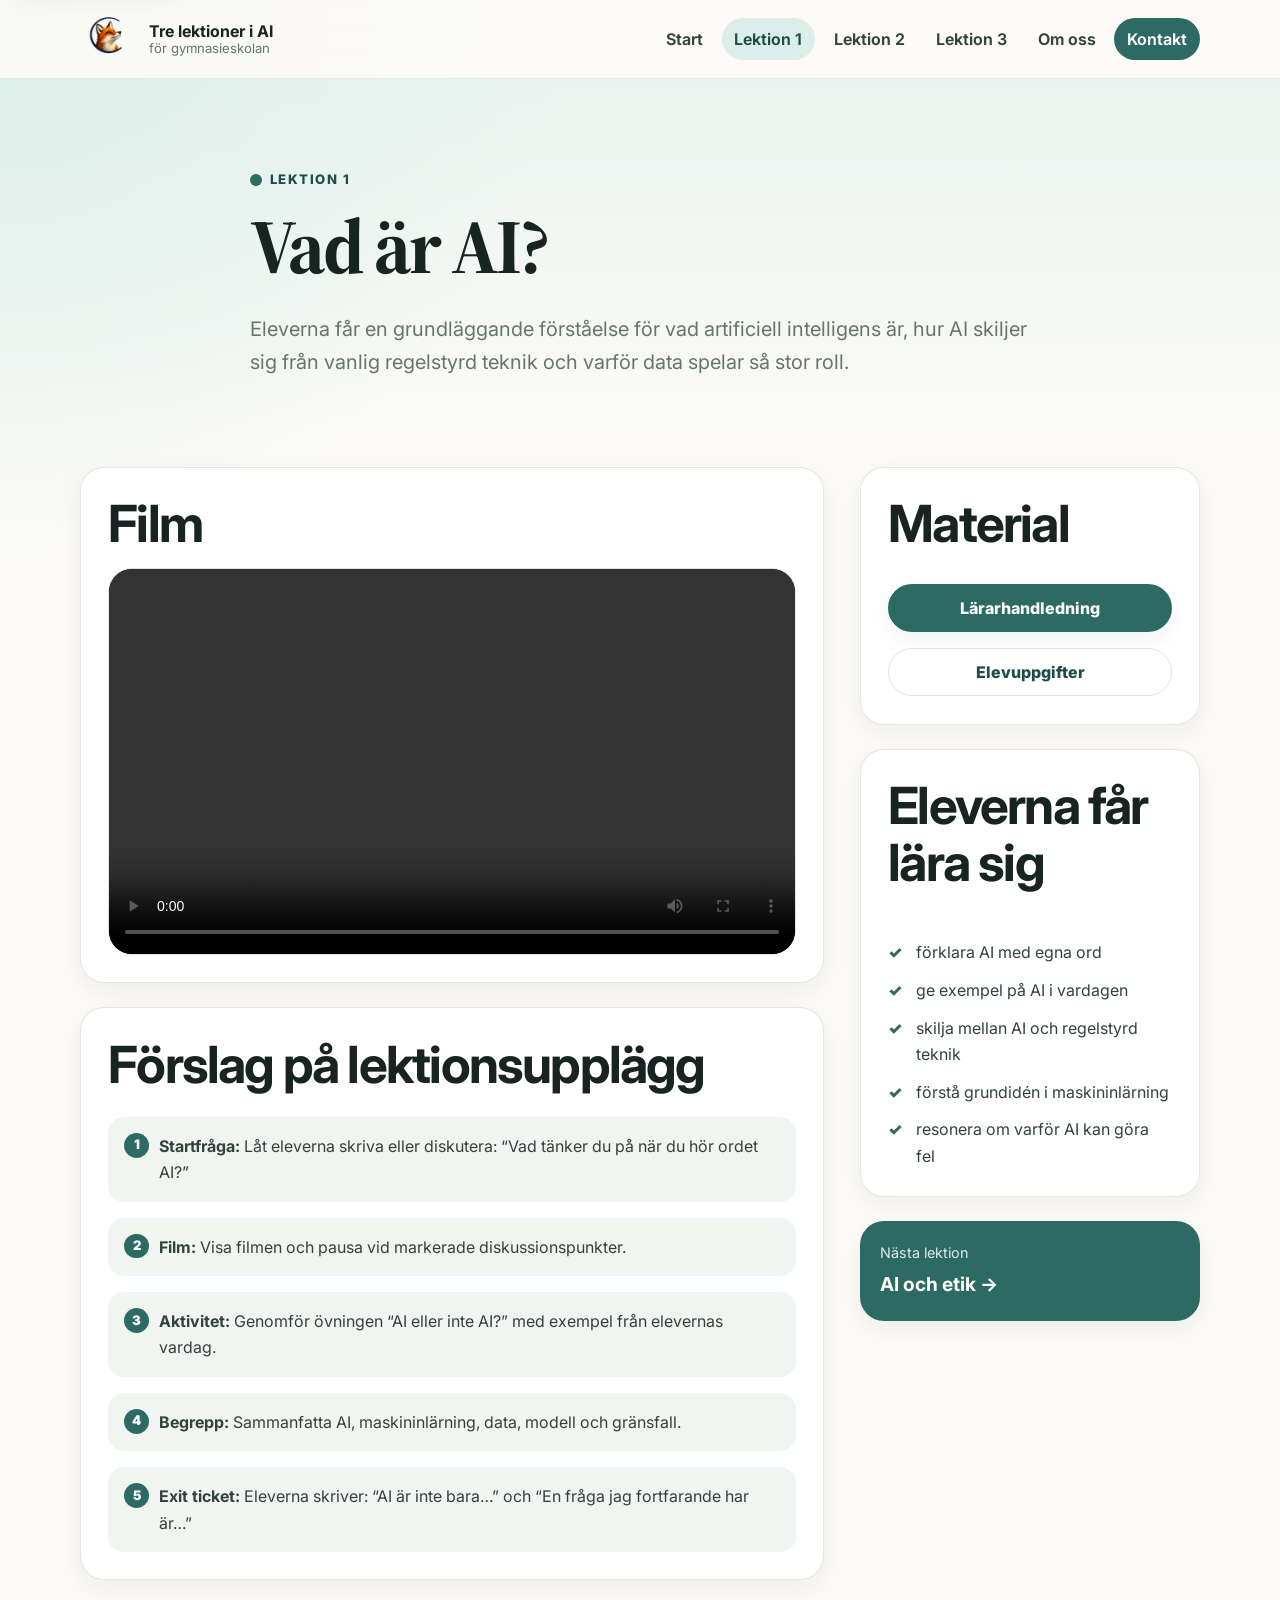
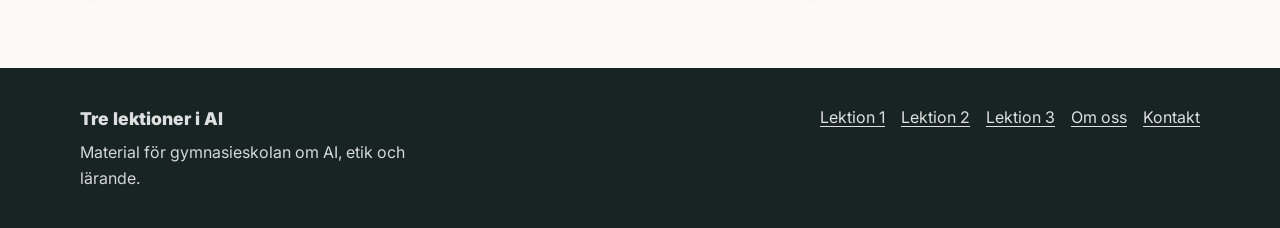
==== commit 01bd0119: "logo och favicon" ====
--- a/lektion-1.html
+++ b/lektion-1.html
@@ -25,12 +25,13 @@
 
     <header class="site-header">
       <nav class="navbar container" aria-label="Huvudnavigation">
-        <a
-          class="brand"
-          href="index.html"
-          aria-label="Tre lektioner i AI, startsida"
-        >
-          <span class="brand-mark" aria-hidden="true">AI</span>
+        <a href="index.html" class="brand">
+          <img
+            src="assets/logo.webp"
+            alt="Tre lektioner i AI"
+            class="brand-logo"
+          />
+
           <span class="brand-text">
             <strong>Tre lektioner i AI</strong>
             <small>för gymnasieskolan</small>
@@ -133,7 +134,7 @@
               >
               <a
                 class="button button-secondary full-width"
-                href="downloads/lektion-1-elevuppgifter.pdf"
+                href="downloads\Lärarhandledning - AI för gymnasieelever (samlad).pdf"
                 >Elevuppgifter</a
               >
             </div>
--- a/style.css
+++ b/style.css
@@ -1,10 +1,3 @@
-/* =========================================================
-   Tre lektioner i AI
-   Enkel statisk webbplats: HTML + CSS + JavaScript
-   Redigera gärna variablerna nedan för att byta färger,
-   typsnitt, maxbredd och rundning.
-   ========================================================= */
-
 :root {
   --color-bg: #fbfaf7;
   --color-surface: #ffffff;
@@ -30,7 +23,9 @@
   --color-error: #b42318;
   --color-success: #227950;
 
-  --font-sans: "Inter", system-ui, -apple-system, BlinkMacSystemFont, "Segoe UI", sans-serif;
+  --font-sans:
+    "Inter", system-ui, -apple-system, BlinkMacSystemFont, "Segoe UI",
+    sans-serif;
   --font-serif: "Source Serif 4", Georgia, serif;
 
   --container: 1120px;
@@ -73,7 +68,11 @@
   font-family: var(--font-sans);
   color: var(--color-text);
   background:
-    radial-gradient(circle at top left, rgba(220, 238, 233, 0.9), transparent 35rem),
+    radial-gradient(
+      circle at top left,
+      rgba(220, 238, 233, 0.9),
+      transparent 35rem
+    ),
     var(--color-bg);
   line-height: 1.65;
   text-rendering: optimizeLegibility;
@@ -193,6 +192,19 @@
   margin-inline: auto;
 }
 
+.section-image {
+  margin: 0 auto var(--space-xl);
+  max-width: 820px;
+}
+
+.section-image img {
+  width: 100%;
+  max-height: 360px;
+  border-radius: var(--radius-xl);
+  object-fit: cover;
+  box-shadow: var(--shadow-sm);
+}
+
 /* Typografi */
 
 h1,
@@ -286,21 +298,32 @@
   text-decoration: none;
 }
 
+.brand-logo {
+  width: 56px;
+  height: 56px;
+  object-fit: contain;
+  flex-shrink: 0;
+}
+
 .brand:hover {
   color: var(--color-ink);
 }
 
-.brand-mark {
+/* .brand-mark {
   display: grid;
   place-items: center;
   width: 46px;
   height: 46px;
   color: var(--color-surface);
-  background: linear-gradient(135deg, var(--color-primary), var(--color-accent));
+  background: linear-gradient(
+    135deg,
+    var(--color-primary),
+    var(--color-accent)
+  );
   border-radius: 1rem;
   font-weight: 800;
   letter-spacing: -0.05em;
-}
+} */
 
 .brand-text {
   display: grid;
@@ -373,7 +396,9 @@
   height: 2px;
   background: currentColor;
   border-radius: 999px;
-  transition: transform var(--transition), opacity var(--transition);
+  transition:
+    transform var(--transition),
+    opacity var(--transition);
 }
 
 .hamburger {
@@ -497,14 +522,15 @@
 /* Hero */
 
 .hero {
-  padding: clamp(4.5rem, 9vw, 8rem) 0 clamp(3.5rem, 7vw, 6rem);
+  padding-top: clamp(1.5rem, 3vw, 2.5rem);
+  padding-bottom: clamp(3rem, 6vw, 5rem);
 }
 
 .hero-inner {
   display: grid;
   grid-template-columns: minmax(0, 1.12fr) minmax(320px, 0.88fr);
   gap: clamp(2rem, 6vw, 5rem);
-  align-items: center;
+  align-items: start;
 }
 
 .hero-content {
@@ -514,7 +540,11 @@
 .hero-card {
   padding: clamp(1.4rem, 3vw, 2rem);
   background:
-    linear-gradient(160deg, rgba(255, 255, 255, 0.92), rgba(240, 245, 241, 0.92)),
+    linear-gradient(
+      160deg,
+      rgba(255, 255, 255, 0.92),
+      rgba(240, 245, 241, 0.92)
+    ),
     var(--color-surface);
   border: 1px solid rgba(220, 230, 223, 0.85);
   border-radius: var(--radius-xl);
@@ -532,6 +562,33 @@
   margin-bottom: var(--space-lg);
 }
 
+.hero-image img {
+  width: 100%;
+  border-radius: var(--radius-xl);
+  box-shadow: var(--shadow-md);
+  object-fit: cover;
+}
+
+.hero-image-column {
+  display: flex;
+  flex-direction: column;
+  gap: 1.5rem;
+}
+
+.hero-image img {
+  width: 100%;
+  max-height: 380px;
+  object-fit: cover;
+  border-radius: var(--radius-xl);
+  box-shadow: var(--shadow-md);
+}
+
+.hero-card {
+  margin: 0;
+  background: #ffffff;
+  border: 1px solid rgba(220, 230, 223, 0.9);
+  box-shadow: var(--shadow-sm);
+}
 .pill {
   display: inline-flex;
   align-items: center;
@@ -547,8 +604,11 @@
 /* Kort och sektioner */
 
 .soft-section {
-  background:
-    linear-gradient(180deg, rgba(240, 245, 241, 0.82), rgba(229, 238, 247, 0.44));
+  background: linear-gradient(
+    180deg,
+    rgba(240, 245, 241, 0.82),
+    rgba(229, 238, 247, 0.44)
+  );
   border-block: 1px solid rgba(220, 230, 223, 0.75);
 }
 
@@ -565,6 +625,15 @@
 
 .lesson-card-grid {
   grid-template-columns: repeat(3, 1fr);
+}
+
+.lesson-card-image {
+  width: calc(100% + 2rem);
+  height: 150px;
+  margin: -1rem -1rem 1rem;
+  border-radius: var(--radius-lg) var(--radius-lg) var(--radius-md)
+    var(--radius-md);
+  object-fit: cover;
 }
 
 .feature-card,
@@ -596,7 +665,10 @@
   display: flex;
   flex-direction: column;
   min-height: 250px;
-  transition: transform var(--transition), box-shadow var(--transition), border-color var(--transition);
+  transition:
+    transform var(--transition),
+    box-shadow var(--transition),
+    border-color var(--transition);
 }
 
 .feature-card:hover,
@@ -655,6 +727,13 @@
   box-shadow: var(--shadow-sm);
 }
 
+.cta-image {
+  width: min(100%, 360px);
+  border-radius: var(--radius-lg);
+  object-fit: cover;
+  box-shadow: var(--shadow-sm);
+}
+
 .cta-panel > div {
   max-width: 760px;
 }
@@ -702,8 +781,11 @@
 
 .page-hero {
   padding: clamp(3.5rem, 7vw, 5.5rem) 0 var(--space-xl);
-  background:
-    linear-gradient(180deg, rgba(220, 238, 233, 0.52), rgba(251, 250, 247, 0));
+  background: linear-gradient(
+    180deg,
+    rgba(220, 238, 233, 0.52),
+    rgba(251, 250, 247, 0)
+  );
 }
 
 .page-hero h1 {
@@ -751,8 +833,11 @@
   padding: var(--space-lg);
   text-align: center;
   color: var(--color-primary-dark);
-  background:
-    linear-gradient(135deg, rgba(220, 238, 233, 0.92), rgba(229, 238, 247, 0.92));
+  background: linear-gradient(
+    135deg,
+    rgba(220, 238, 233, 0.92),
+    rgba(229, 238, 247, 0.92)
+  );
 }
 
 .video-placeholder h3 {
@@ -854,7 +939,10 @@
   border-radius: var(--radius-lg);
   text-decoration: none;
   box-shadow: var(--shadow-sm);
-  transition: transform var(--transition), box-shadow var(--transition), background var(--transition);
+  transition:
+    transform var(--transition),
+    box-shadow var(--transition),
+    background var(--transition);
 }
 
 .next-card:hover {
@@ -909,8 +997,11 @@
   place-items: center;
   color: var(--color-primary-dark);
   text-align: center;
-  background:
-    linear-gradient(135deg, var(--color-primary-soft), var(--color-accent-soft));
+  background: linear-gradient(
+    135deg,
+    var(--color-primary-soft),
+    var(--color-accent-soft)
+  );
   border: 1px dashed var(--color-primary);
   font-weight: 800;
 }
@@ -937,6 +1028,14 @@
 .contact-intro {
   position: sticky;
   top: 105px;
+}
+
+.contact-image {
+  width: 100%;
+  margin-top: var(--space-lg);
+  border-radius: var(--radius-lg);
+  object-fit: cover;
+  box-shadow: var(--shadow-sm);
 }
 
 .contact-form {
@@ -974,7 +1073,9 @@
   border: 1px solid #cfdcd4;
   border-radius: var(--radius-sm);
   padding: 0.85rem 0.9rem;
-  transition: border-color var(--transition), box-shadow var(--transition);
+  transition:
+    border-color var(--transition),
+    box-shadow var(--transition);
 }
 
 textarea {
@@ -1218,4 +1319,4 @@
     opacity: 1;
     transform: none;
   }
-}+}
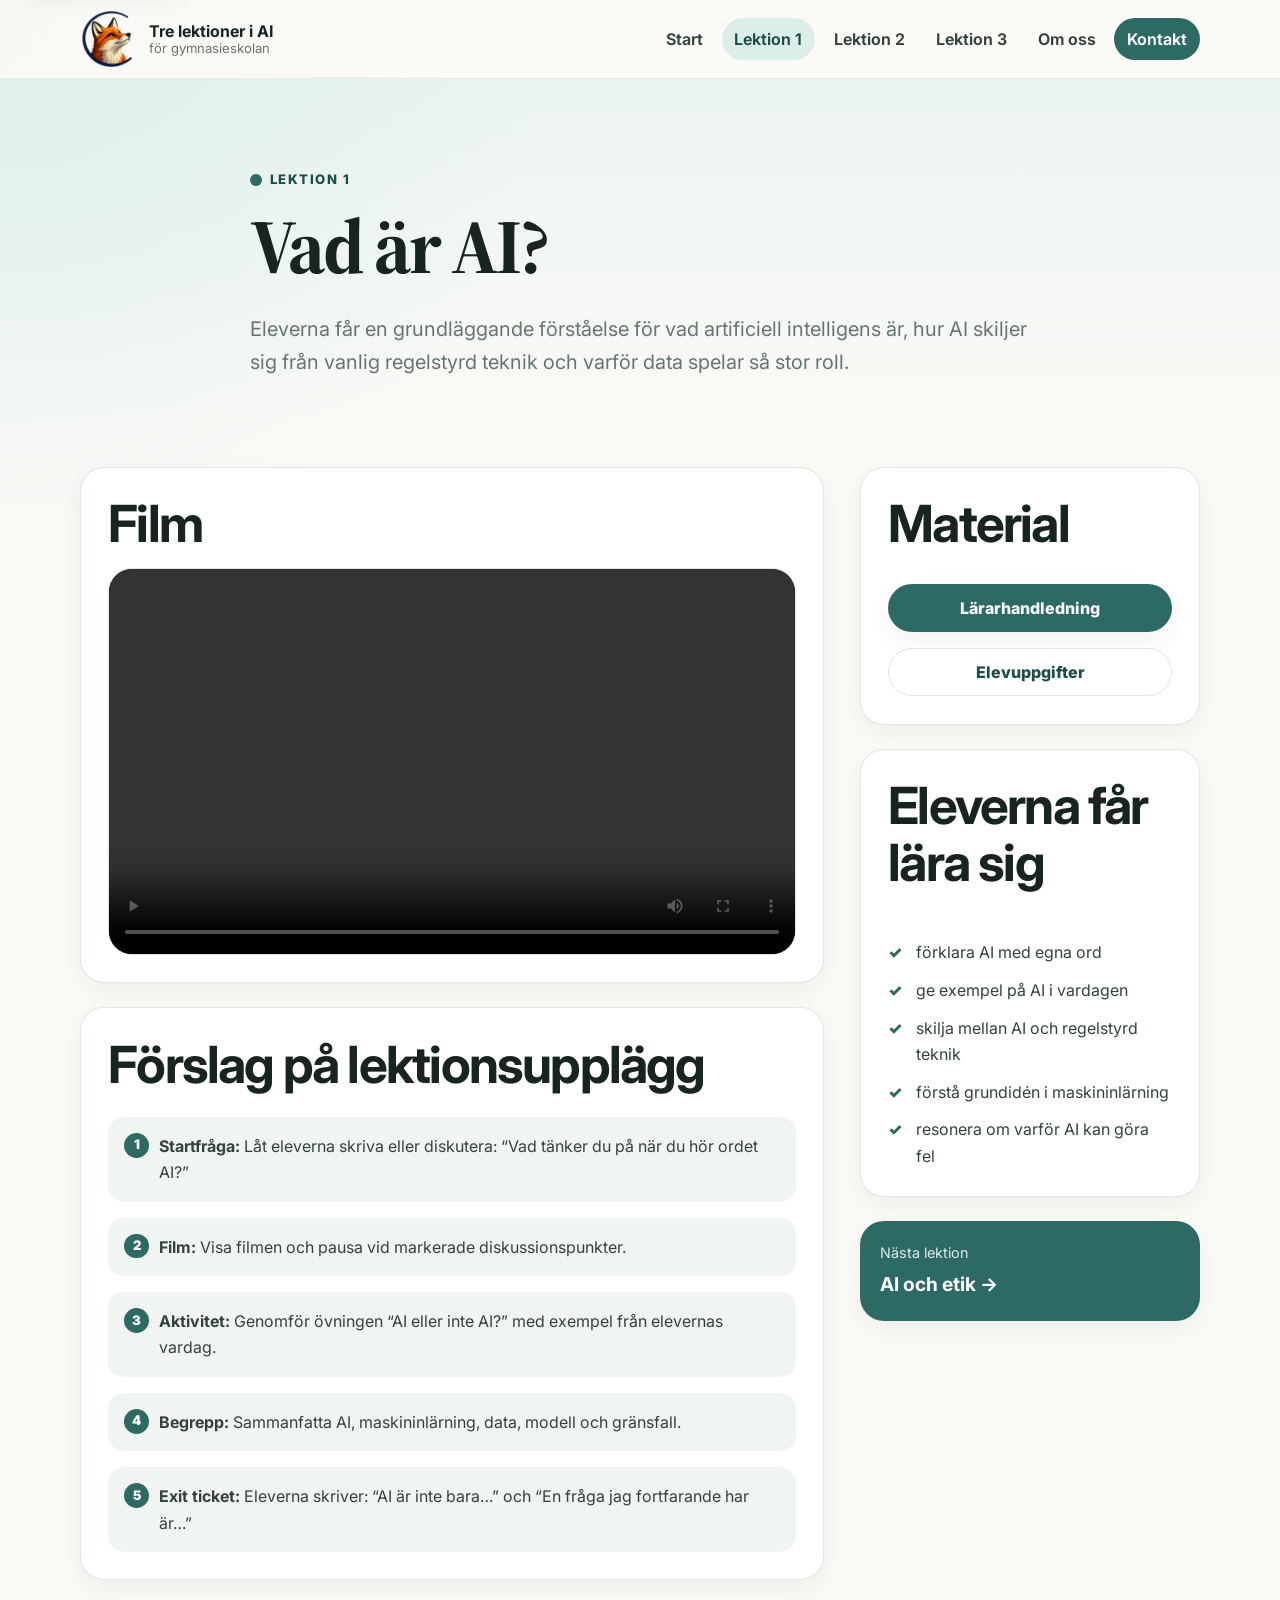
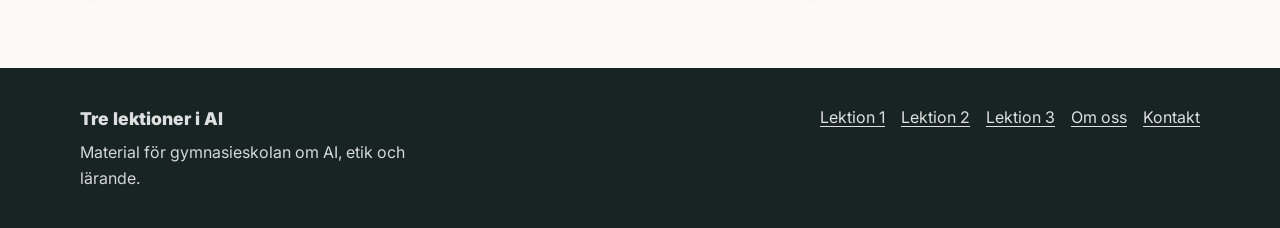
==== commit 6afd4749: "klar" ====
--- a/lektion-1.html
+++ b/lektion-1.html
@@ -129,12 +129,12 @@
               <h2>Material</h2>
               <a
                 class="button button-primary full-width"
-                href="downloads/lektion-1-lararhandledning.pdf"
+                href="downloads/lararhandledning-samlad.pdf"
                 >Lärarhandledning</a
               >
               <a
                 class="button button-secondary full-width"
-                href="downloads\Lärarhandledning - AI för gymnasieelever (samlad).pdf"
+                href="downloads/elevuppgifter-lektion-1.pdf"
                 >Elevuppgifter</a
               >
             </div>
